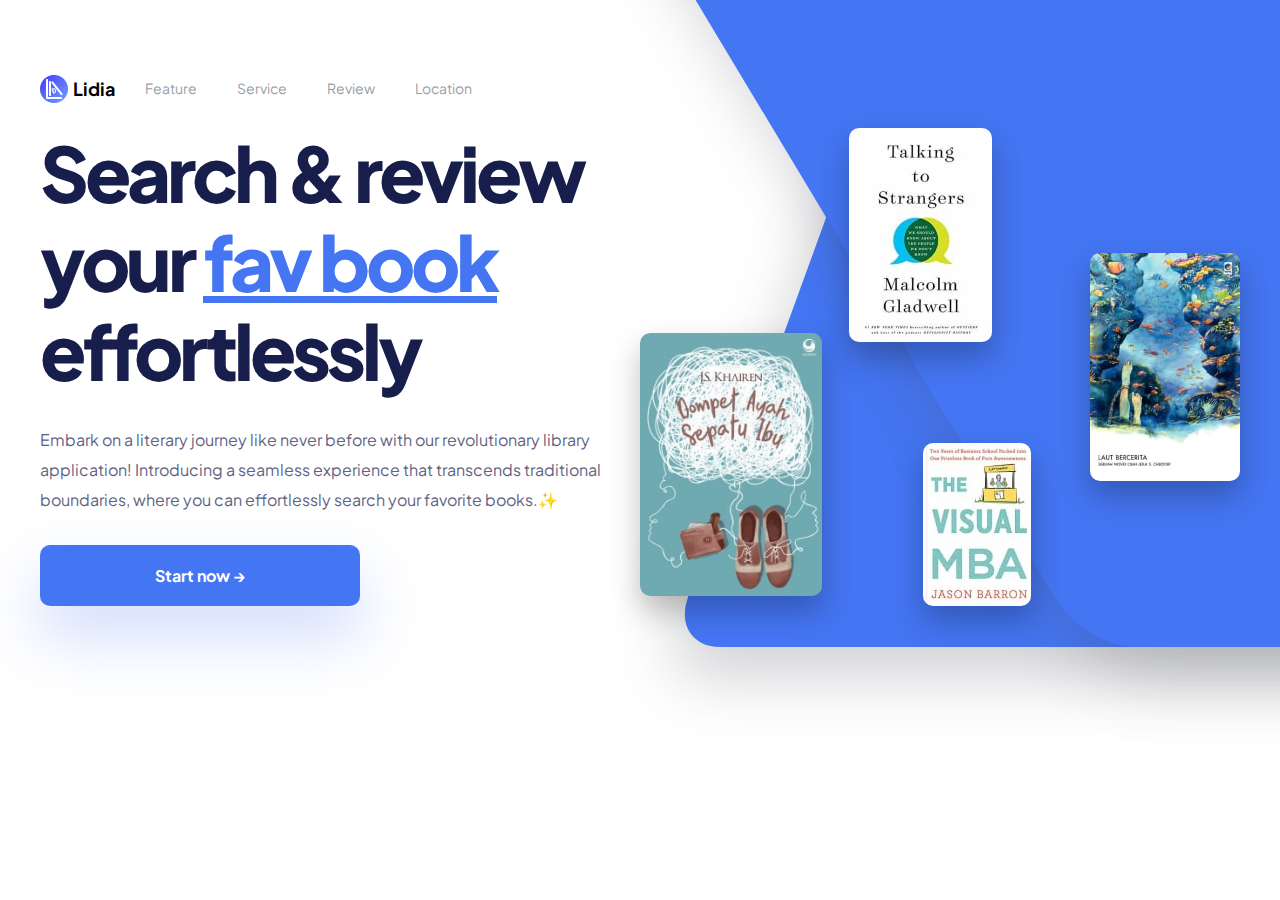
==== index.html @ 49aa94d0 "s" ====
<!DOCTYPE html>
<html lang="en">
<head>
    <meta charset="UTF-8">
    <meta name="viewport" content="width=device-width, initial-scale=1.0">
    <link rel="stylesheet" href="./css/style.css">
    <title>Lidia</title>
</head>
<body>
    <section class="wrapper">
        <header id="header" class="header">
            <div class="header__container">
                <a href="#header" class="header__logo"><img src="./img/Logo.png" alt="Logo">Lidia</a>
                <nav class="header__menu">
                    <ul class="header__list">
                        <li class="header__item">
                            <a href="" class="header__link">Feature</a>
                        </li>
                        <li class="header__item">
                            <a href="" class="header__link">Service</a>
                        </li>
                        <li class="header__item">
                            <a href="" class="header__link">Review</a>
                        </li>
                        <li class="header__item">
                            <a href="" class="header__link">Location</a>
                        </li>
                    </ul>
                </nav>
            </div>
        </header>
        <main class="page">
            <section class="pgge__hero hero">
                <div class="hero__container">
                    <div class="hero__content content-hero">
                        <h1 class="content__tittle">Search & review
                            your <a href="#">fav book</a> effortlessly</h1>
                        <div class="content__text">
                            <p>Embark on a literary journey like never before with our revolutionary 
                                library application! Introducing a seamless experience 
                                that transcends traditional boundaries, where  you 
                                can effortlessly search your favorite books.✨</p>
                        </div>
                        <a class="content-btn" href="#">Start now →</a>
                    </div>
                    <div class="hero__images">
                        <a href="" class="image-hero__item images-hero__item--01">
                            <img src="./img/dompet.jpg" alt="" class="images-hero__image">
                        </a>
                        <a href="" class="image-hero__item images-hero__item--02">
                            <img src="./img/talking.jpg" alt="" class="images-hero__image">
                        </a>
                        <a href="" class="image-hero__item images-hero__item--03">
                            <img src="./img/midnight.jpg" alt="" class="images-hero__image">
                        </a>
                        <a href="" class="image-hero__item images-hero__item--04">
                            <img src="./img//visual.jpg" alt="" class="images-hero__image">
                        </a>
                    </div>
                </div>
            </section>
        </main>
        <footer class="footer">
            
        </footer>
    </section>

</body>
</html>
---- css/style.css ----
@import url("reset.css");
@import url("https://fonts.googleapis.com/css?family=Plus+Jakarta+Sans:regular,500,700,800&display=swap");
body{
    font-family: "Plus Jakarta Sans";
    color: #5E6282;
}

.wrapper{
    min-height: 100%;
    display: flex;
    flex-direction: column;
    overflow: clip;
}
.wrapper > main{
    flex-grow: 1;
}
[class*="__container"]{
    max-width: 1230px;
    padding-left: 15px;
    padding-right: 15px;
    margin: 0 auto;
}
.header-block__label{
    text-transform: uppercase;
    color: #4475F2;
    font-weight: 800;
    letter-spacing: 2px;
    font-size: 18px;
    line-height: 128%; 

}
.header-block__tittke{
    color: #000;
    font-size: 48px;
    font-weight: 800;
    line-height: 134%;
}
/*---------------------------  HEADER  -------------------------------*/
.header {
    padding-top: 75px;
    z-index: 2;
}
.header__container {
    display: flex;
    align-items: center;
    gap: 30px;
}
.header__logo {
    display: flex;
    align-items: center;
    gap: 5px;
    color: #000;
    font-weight: 700;
    font-size: 18px;
    
}


.header__menu {
}
.header__list {
    display: flex;
    flex-wrap: wrap;
    align-items: center;
    gap: 40px;
}
.header__item {
}
.header__link {
    font-weight: 400;
    font-size: 14px;
    color: #9A9EA6;
    line-height: 128.571429%;
    transition: color 0.3s ease;
    
}
.header__link:hover,.header__link:focus,.header__link:active{
    color: #4737FF;
}
/*--------------------------------- Hero ---------------------------*/
.page {
}
.pgge__hero {
}
.hero {
    padding-top: 25px;
    padding-bottom: 40px;
    position: relative;
}


.hero__container {
    display: flex;
}


.hero__container::after,.hero__container::before{
    content: '';
    position: absolute;
    background-color: #4475F2;
    height: 150%;
    transform-origin: left bottom;
    box-shadow: 0 30px 60px 0 rgba(71,74,87,0.25);  
    width: 120vw;
    border-radius: 50px;
    bottom: 0;
}
.hero__container::before{
    left: calc(50% + 30px);
    transform: skew(-20deg);
}
.hero__container::after{
    transform: skew(31deg);
    left: calc(50% + 444px);

}
.hero__content {
    flex: 0 1 50%;
}
.content-hero {
    display: grid;
    align-content: start;
    gap: 30px;
    padding-right: 20px;
    z-index: 2;
}
.content__tittle {
    font-weight: 800;
    font-size: 76px;
    line-height: 89px;
    letter-spacing: -4px;
    color: #181E4B;
    
}
.content__tittle a{
    color: #4475F2;
    text-decoration: underline;
    position: relative;
}
.content__tittle a:hover{
    text-decoration:none;
    color: #4737FF;
    top: 3px;
}

.content__text p {
    font-size: 16px;
    font-weight: 400;
    color: #5E6282;
    line-height: 30px; /* 750%; 120/16 */
}
.content-btn {
    background-color: #4475F2;
    padding: 18px 54px;
    font-weight: 700;
    font-size: 16px;
    line-height: 25px;
    color: #ffffff;
    text-align: center;
    box-shadow: 0 30px 60px 0 rgba(68,117,242,.25);
    border-radius: 10px 10px 10px 10px;
    width: 100%;
    height: auto;
    margin: 0;
    display: block;
    max-width: 320px;   
    position: relative;
    top: 0;
    transition: all 0.3s;
}
.content-btn:hover{
    background-color: #4737FF;
    top: 3px;
    box-shadow: 0 30px 60px 0 rgba(68,117,242,0.5);
}

.hero__images {
    flex: 0 1 50%;
    position: relative;
    z-index: 2;
    display: grid;
    grid-template-columns: repeat(3,1fr);
    grid-template-rows: repeat(2,1fr);
    gap: 27px;
}
.images-hero__image {
    border-radius: 10px;
    box-shadow: 0 15px 30px 0 rgba(0,0,0,.25);

}
.images-hero__item--01 {
   grid-row: span 2;
   align-self: end;
   padding-bottom: 10px;
   position: relative;
   
}
.images-hero__item--02{
    position: relative;
}
.images-hero__item--03 {
    align-self: center;
    justify-self: end;
    grid-row: span 2;
    position: relative;
}
.images-hero__item--04 {
    align-self: end;
    justify-self: end; 
    position: relative;
};
.image-hero__item{
    transition: all 1s;
    position: relative;
}
.image-hero__item:hover{
    top: 10px;
    left: 10px;
}
@media screen and (max-width: 1440px) {

}
@media screen and (max-width: 1200px){
    .hero__container{
        flex-direction: column;
    }
    .hero__images{
        align-self: center;
    } 
    .content__tittle a{
        text-shadow: 0px 0px 5px  #ffffff;
    } 
 
}
@media screen and (max-width: 999px) {
    .header__container{
        flex-direction: column;
    }
    .hero__container{
        flex-direction: column;
    }
    .hero__images{
        align-self: center;
        margin-top: 20px;

    }
    .content__tittle{
        font-size: 56px;
    } 
    .content-btn{
        width: auto;
    }
    .header-link{
        font-size: 18px;
        text-shadow: 5px 5px 5px  #000;
    }
    
    @media screen and (max-width: 777px){
        .header__container{
            flex-wrap: wrap
        }
        .header__list{
            justify-content: center;
        }
        .content__tittle{
            font-size: 44px;
        } 
    }
};
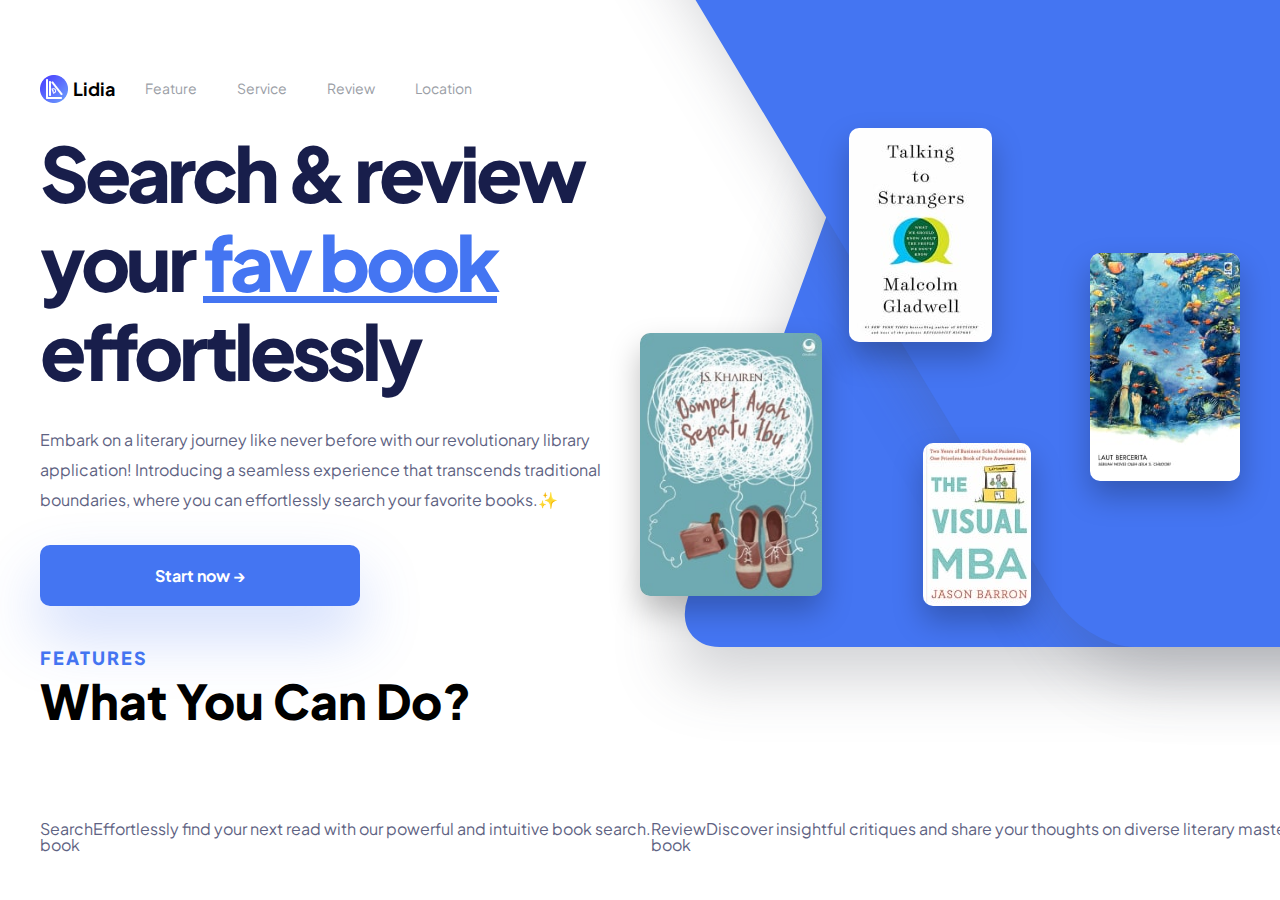
==== commit ae46b97a: "s" ====
--- a/index.html
+++ b/index.html
@@ -59,6 +59,41 @@
                     </div>
                 </div>
             </section>
+            <section class="page__features">
+                <div class="features__container">
+                    <h3 class="header-block__label">FEATURES</h3>
+                    <h2 class="header-block__tittle">What You Can Do?</h2>
+                    <ul class="features__list">
+                        <li class="features__item">                       
+                                <img width="34px" height="34px" src="./img/svg/search.svg" alt="" class="features__images">                   
+                        </li>
+                        <p class="features__tittle-text">Search book</p>
+                            <p class="features__text">Effortlessly find your next 
+                                read with our powerful and intuitive 
+                                book search.</p>
+                        <li class="features__item">
+                            
+                                <img width="34px" height="34px" src="./img/svg/reviev.svg" alt="" class="features__images">
+                            
+                            
+                        </li>
+                        <p class="features__tittle-text">Review book</p>
+                            <p class="features__text">Discover insightful critiques  and 
+                                share your thoughts on diverse 
+                                literary masterpieces effortlessly.</p>
+                        <li class="features__item">
+                           
+                                <img width="34px" height="34px" src="./img/svg/like.svg" alt="" class="features__images">
+                        
+                            
+                        </li>
+                        <p class="features__tittle-text">Wishlist book</p>
+                            <p class="features__text">Curate your literary 
+                                dreams–wishlist books  for future 
+                                adventures and discoveries.</p>
+                    </ul>
+                </div>
+            </section>
         </main>
         <footer class="footer">
             
--- a/css/style.css
+++ b/css/style.css
@@ -1,3 +1,4 @@
+
 @import url("reset.css");
 @import url("https://fonts.googleapis.com/css?family=Plus+Jakarta+Sans:regular,500,700,800&display=swap");
 body{
@@ -29,7 +30,7 @@
     line-height: 128%; 
 
 }
-.header-block__tittke{
+.header-block__tittle{
     color: #000;
     font-size: 48px;
     font-weight: 800;
@@ -254,10 +255,22 @@
         font-size: 18px;
         text-shadow: 5px 5px 5px  #000;
     }
+    .header__logo{
+        justify-content: center;
+        align-items: center;
+        font-weight: 700;
+        font-size: 36px;
+    }
     
     @media screen and (max-width: 777px){
         .header__container{
-            flex-wrap: wrap
+            flex-wrap: wrap; 
+        }
+        .header__logo{
+            justify-content: center;
+            align-items: center;
+            font-weight: 700;
+            font-size: 36px;
         }
         .header__list{
             justify-content: center;
@@ -266,4 +279,30 @@
             font-size: 44px;
         } 
     }
-};+};
+/*--------------------------- FEATURES ----------------------------------*/ 
+.page__features {
+}
+.features__container {
+   
+}
+.features__list {
+    display: flex;
+    justify-content: space-between;
+    align-items: baseline;
+    
+}
+.features__item {
+    background-color: #4475F2;
+    width: 102px;
+    height: 102px;
+    border-radius: 26px;
+}
+
+.features__images {
+}
+.features__tittle-text {
+}
+.features__text {
+    flex-shrink: 0;
+}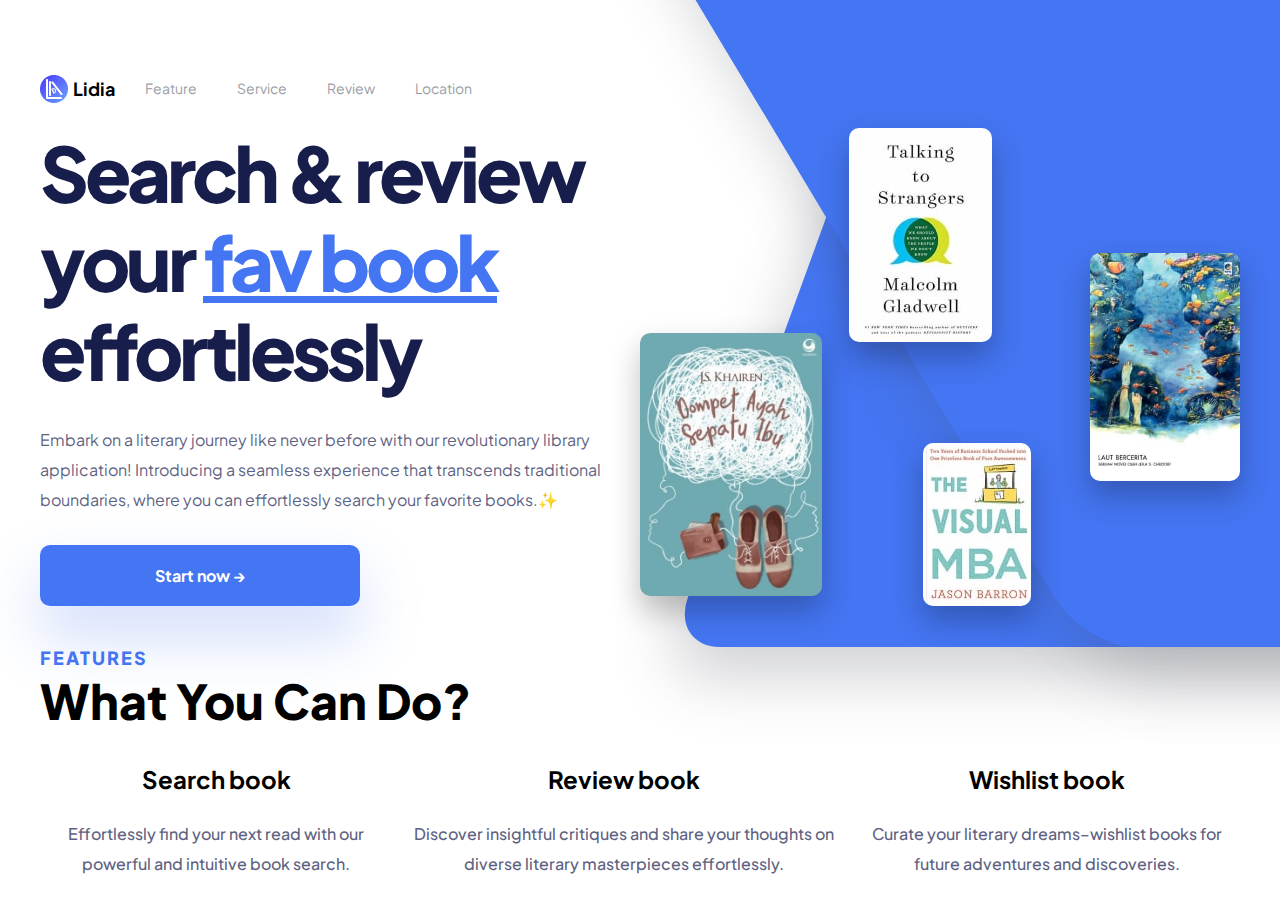
==== commit 5c60797f: "z" ====
--- a/index.html
+++ b/index.html
@@ -65,32 +65,32 @@
                     <h2 class="header-block__tittle">What You Can Do?</h2>
                     <ul class="features__list">
                         <li class="features__item">                       
-                                <img width="34px" height="34px" src="./img/svg/search.svg" alt="" class="features__images">                   
-                        </li>
-                        <p class="features__tittle-text">Search book</p>
-                            <p class="features__text">Effortlessly find your next 
-                                read with our powerful and intuitive 
-                                book search.</p>
+                                <img width="34px" height="34px" src="./img/svg/search.svg" alt="" class="features__images">                  
+                                <p class="features__tittle-text">Search book</p>
+                                <p class="features__text">Effortlessly find your next 
+                                    read with our powerful and intuitive 
+                                    book search.</p>
+                            </li>
+                        
                         <li class="features__item">
                             
                                 <img width="34px" height="34px" src="./img/svg/reviev.svg" alt="" class="features__images">
                             
-                            
+                                <p class="features__tittle-text">Review book</p>
+                                <p class="features__text">Discover insightful critiques  and 
+                                    share your thoughts on diverse 
+                                    literary masterpieces effortlessly.</p>
                         </li>
-                        <p class="features__tittle-text">Review book</p>
-                            <p class="features__text">Discover insightful critiques  and 
-                                share your thoughts on diverse 
-                                literary masterpieces effortlessly.</p>
+                       
                         <li class="features__item">
                            
-                                <img width="34px" height="34px" src="./img/svg/like.svg" alt="" class="features__images">
+                                <img width="34px" height="34px" src="./img/svg/like.svg" alt="" class="features__images">        
+                                <p class="features__tittle-text">Wishlist book</p>
+                                <p class="features__text">Curate your literary 
+                                    dreams–wishlist books  for future 
+                                    adventures and discoveries.</p>
+                        </li>
                         
-                            
-                        </li>
-                        <p class="features__tittle-text">Wishlist book</p>
-                            <p class="features__text">Curate your literary 
-                                dreams–wishlist books  for future 
-                                adventures and discoveries.</p>
                     </ul>
                 </div>
             </section>
--- a/css/style.css
+++ b/css/style.css
@@ -292,17 +292,35 @@
     align-items: baseline;
     
 }
-.features__item {
+
+.features__item{
+
+}
+.features__images::before{
+    content: "";
+    display: flex;
     background-color: #4475F2;
     width: 102px;
     height: 102px;
     border-radius: 26px;
-}
-
+    z-index: 0;
+}
 .features__images {
+    
 }
 .features__tittle-text {
+    font-weight: 700;
+    font-size: 24px;
+    letter-spacing: 2%;
+    color: #000;
+    margin-bottom: 28px;
+    text-align: center;
 }
 .features__text {
-    flex-shrink: 0;
+    font-weight: 500;
+    font-size: 16px;
+    line-height: 30px;
+    letter-spacing: 2%;
+    color: #5E6282;
+    text-align: center; 
 }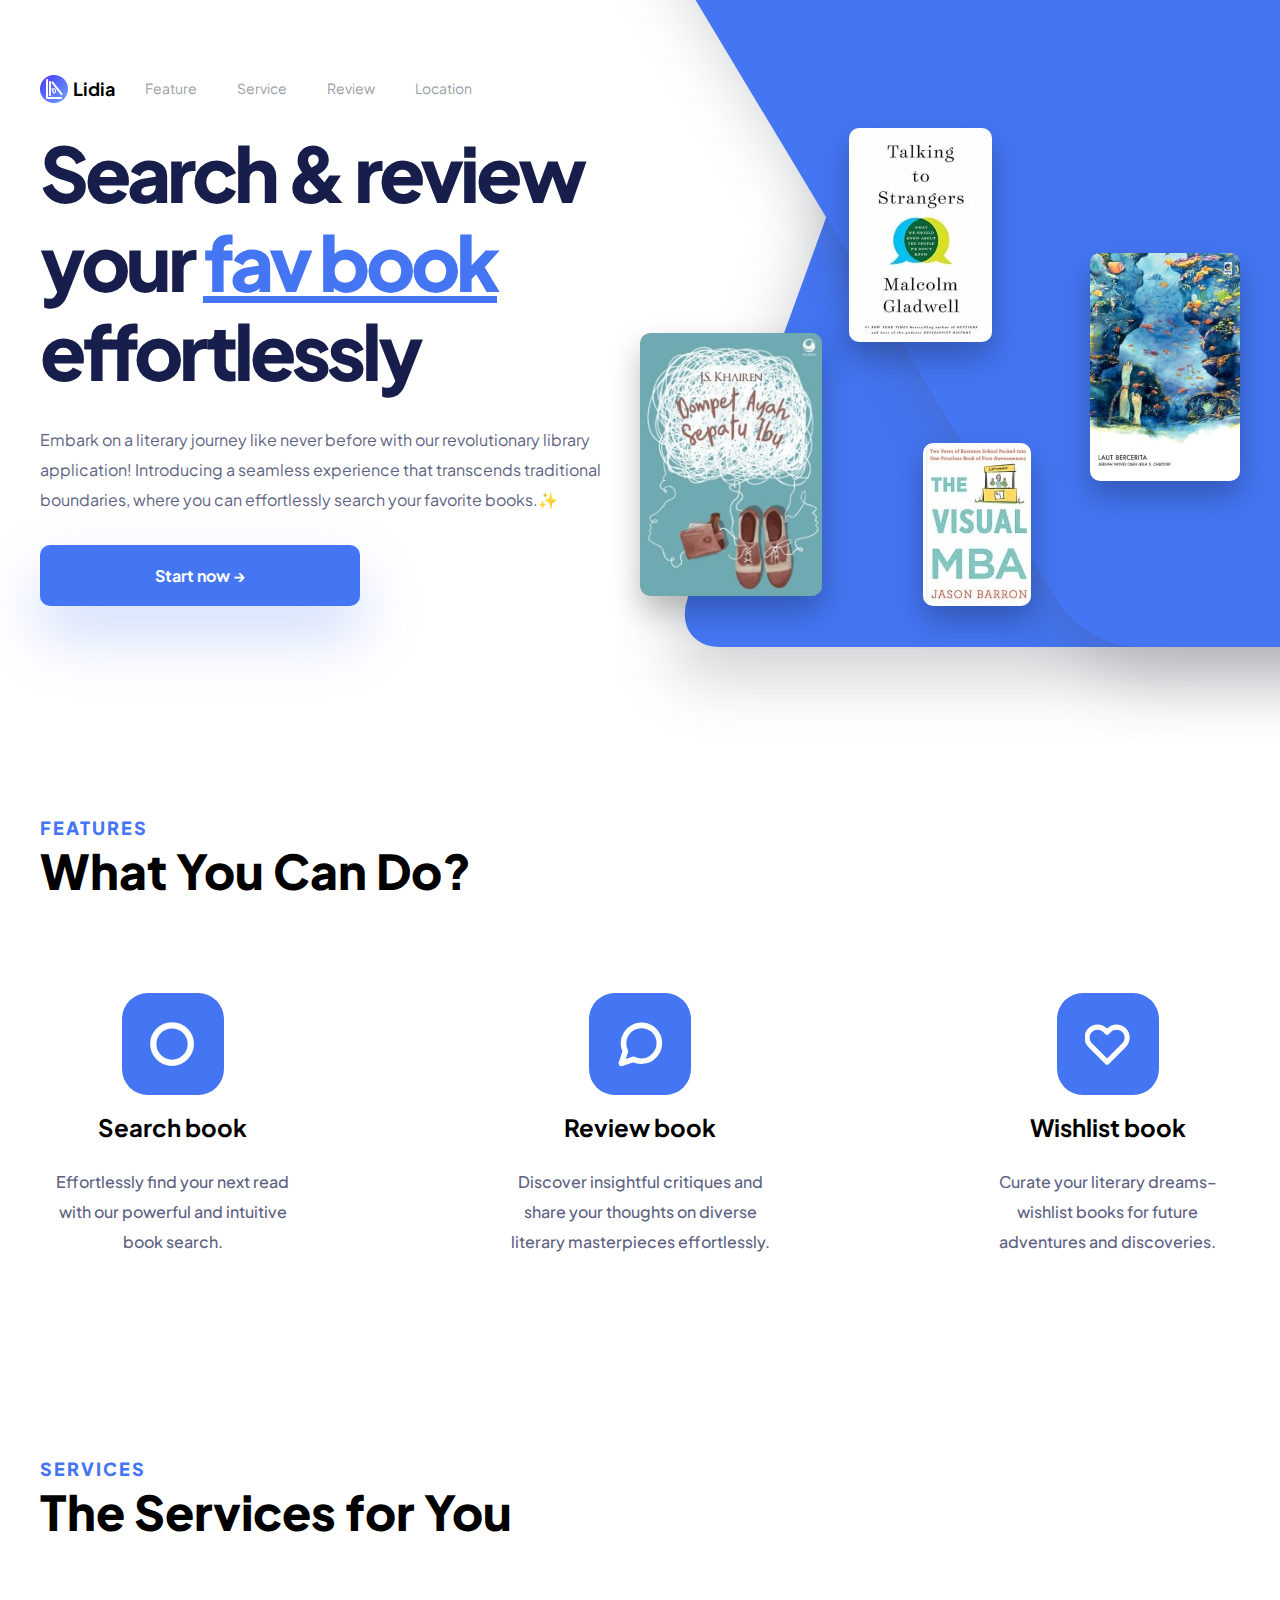
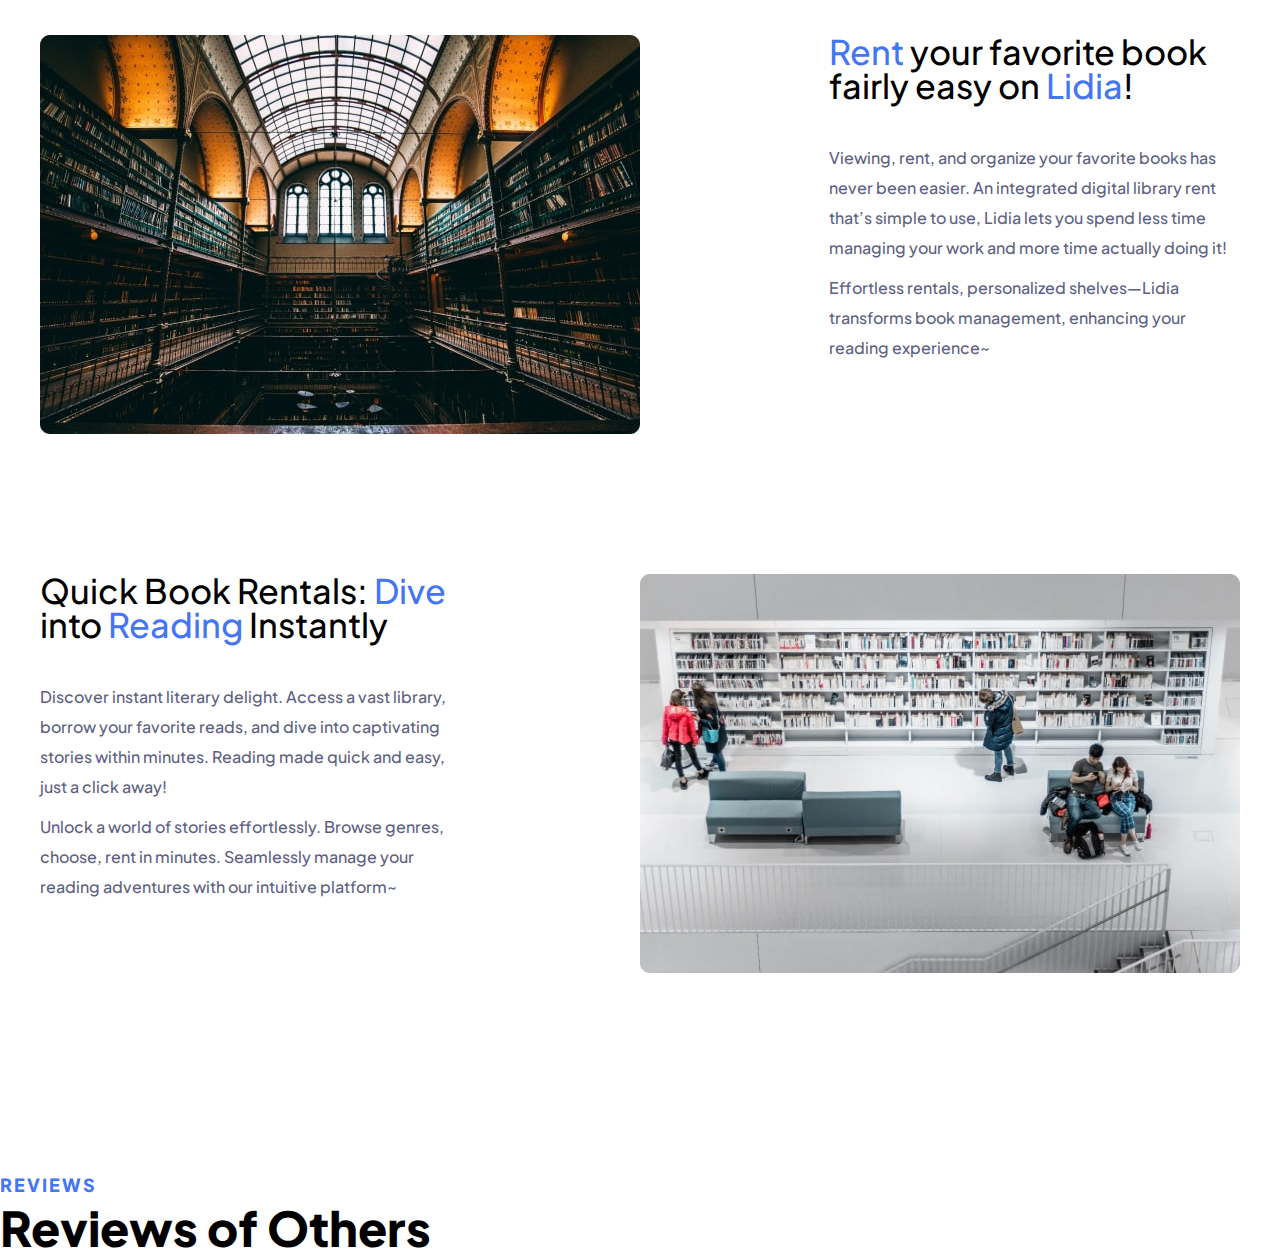
==== commit ca5f1f8f: "ю" ====
--- a/index.html
+++ b/index.html
@@ -45,16 +45,16 @@
                     </div>
                     <div class="hero__images">
                         <a href="" class="image-hero__item images-hero__item--01">
-                            <img src="./img/dompet.jpg" alt="" class="images-hero__image">
+                            <img src="./img/header/dompet.jpg" alt="" class="images-hero__image">
                         </a>
                         <a href="" class="image-hero__item images-hero__item--02">
-                            <img src="./img/talking.jpg" alt="" class="images-hero__image">
+                            <img src="./img/header/talking.jpg" alt="" class="images-hero__image">
                         </a>
                         <a href="" class="image-hero__item images-hero__item--03">
-                            <img src="./img/midnight.jpg" alt="" class="images-hero__image">
+                            <img src="./img/header/midnight.jpg" alt="" class="images-hero__image">
                         </a>
                         <a href="" class="image-hero__item images-hero__item--04">
-                            <img src="./img//visual.jpg" alt="" class="images-hero__image">
+                            <img src="./img/header/visual.jpg" alt="" class="images-hero__image">
                         </a>
                     </div>
                 </div>
@@ -63,34 +63,92 @@
                 <div class="features__container">
                     <h3 class="header-block__label">FEATURES</h3>
                     <h2 class="header-block__tittle">What You Can Do?</h2>
+                    
+                </div>
+                <div class="page__container">
                     <ul class="features__list">
-                        <li class="features__item">                       
-                                <img width="34px" height="34px" src="./img/svg/search.svg" alt="" class="features__images">                  
-                                <p class="features__tittle-text">Search book</p>
-                                <p class="features__text">Effortlessly find your next 
-                                    read with our powerful and intuitive 
-                                    book search.</p>
-                            </li>
-                        
                         <li class="features__item">
-                            
-                                <img width="34px" height="34px" src="./img/svg/reviev.svg" alt="" class="features__images">
-                            
-                                <p class="features__tittle-text">Review book</p>
-                                <p class="features__text">Discover insightful critiques  and 
-                                    share your thoughts on diverse 
-                                    literary masterpieces effortlessly.</p>
+                            <span class="features__images-span">
+                                <img  width="45px" height="45px" class="features__images" src="./img/svg/search.svg" alt="">
+                            </span>
+                            <h4 class="features__tittle-text ">Search book</h4>
+                            <p class="features__text">Effortlessly find your next 
+                                read with our powerful and intuitive 
+                                book search.</p>
                         </li>
-                       
                         <li class="features__item">
-                           
-                                <img width="34px" height="34px" src="./img/svg/like.svg" alt="" class="features__images">        
-                                <p class="features__tittle-text">Wishlist book</p>
-                                <p class="features__text">Curate your literary 
-                                    dreams–wishlist books  for future 
-                                    adventures and discoveries.</p>
+                            <span class="features__images-span">
+                                <img  width="45px" height="45px" class="features__images" src="./img/svg/reviev.svg" alt="">
+                            </span>
+                            <h4 class="features__tittle-text ">Review book</h4>
+                            <p class="features__text">Discover insightful critiques  and 
+                                share your thoughts on diverse 
+                                literary masterpieces effortlessly.</p>
                         </li>
-                        
+                        <li class="features__item">
+                            <span class="features__images-span">
+                                <img  width="45px" height="45px" class="features__images" src="./img/svg/like.svg" alt="">
+                            </span>
+                            <h4 class="features__tittle-text ">Wishlist book</h4>
+                            <p class="features__text">Curate your literary 
+                                dreams–wishlist books  for future 
+                                adventures and discoveries.</p>
+                        </li>
+                    </ul>
+                </div>
+            </section>
+            <section class="services">
+                <div class="features__container">
+                    <h3 class="header-block__label">SERVICES</h3>
+                    <h2 class="header-block__tittle">The Services for You</h2>
+                    
+                </div>
+                <div class="services__container">
+                    <div class="services-item">
+                        <div class="services-block-img">
+                            <img src="./img/services/talking.jpg" alt="">
+                        </div>
+                        <div class="services-content">
+                            <h4 class="services-tittle"><span>Rent</span> your favorite book 
+                                fairly easy on <span>Lidia</span>!</h4>
+                            <p class="services-text">Viewing, rent, and organize your favorite books has
+                                never been easier. An integrated digital library rent 
+                                that’s simple to use, Lidia lets you spend less time 
+                                managing your work and more time actually doing it!</p>
+                            <p class="services-text">Effortless rentals, personalized shelves—Lidia 
+                                transforms book management, enhancing your 
+                                reading experience~</p>    
+                        </div>
+                    </div>
+                    <div class="services-item">
+                        <div class="services-content">
+                            <h4 class="services-tittle">Quick Book Rentals: 
+                                <span>Dive</span> into <span>Reading</span> Instantly</h4>
+                            <p class="services-text">Discover instant literary delight. Access a vast library,
+                                borrow your favorite reads, and dive into captivating
+                                stories within minutes. Reading made quick and easy,
+                                just a click away!</p>
+                            <p class="services-text">Unlock a world of stories effortlessly. 
+                                Browse genres, choose, rent in minutes. 
+                                Seamlessly manage your reading adventures 
+                                with our intuitive platform~</p>
+                        </div>
+                        <div class="services-block-img">
+                            <img src="./img/services/Reading.jpg" alt="">
+                        </div>
+                    </div>
+                </div>
+            </section>
+            <section class="reviews">
+                <div class="features__container"></div>
+                    <h3 class="header-block__label">REVIEWS</h3>
+                    <h2 class="header-block__tittle">Reviews of Others</h2>                   
+                </div>
+                <div class="class">
+                    <ul>
+                        <li></li>
+                        <li></li>
+                        <li></li>
                     </ul>
                 </div>
             </section>
--- a/css/style.css
+++ b/css/style.css
@@ -87,6 +87,7 @@
     padding-top: 25px;
     padding-bottom: 40px;
     position: relative;
+    margin-bottom: 170px;
 }
 
 
@@ -281,33 +282,32 @@
     }
 };
 /*--------------------------- FEATURES ----------------------------------*/ 
-.page__features {
-}
-.features__container {
-   
+
+.page__container{
+    
 }
 .features__list {
     display: flex;
     justify-content: space-between;
-    align-items: baseline;
-    
-}
-
+    align-items: center;
+    margin-top: 90px;
+}
 .features__item{
-
-}
-.features__images::before{
-    content: "";
-    display: flex;
+    display: flex;
+    flex-direction: column;
+    align-items: center;
+}
+.features__images-span {
     background-color: #4475F2;
     width: 102px;
     height: 102px;
     border-radius: 26px;
-    z-index: 0;
-}
-.features__images {
-    
-}
+    display: flex;
+    align-items: center;
+    justify-content: center;
+    margin-bottom: 20px;
+}
+
 .features__tittle-text {
     font-weight: 700;
     font-size: 24px;
@@ -315,6 +315,7 @@
     color: #000;
     margin-bottom: 28px;
     text-align: center;
+    margin-bottom: 28px;
 }
 .features__text {
     font-weight: 500;
@@ -323,4 +324,83 @@
     letter-spacing: 2%;
     color: #5E6282;
     text-align: center; 
+    width: 265px;
+    height: 90px;
+}
+@media screen and (max-width: 1200px){
+
+}
+@media screen and (max-width: 999px){
+    
+}
+@media screen and (max-width: 777px){
+.features__list{
+    flex-wrap: wrap;
+    flex-direction: column;
+    align-items: center;
+    row-gap: 20px;
+}
+
+}
+/*------------------------------ services ------------------------------- */
+.services {
+    margin-top: 200px;
+    margin-bottom: 200px;
+
+}
+.services__container {
+    margin-top: 90px;
+}
+.services-item {
+    display: flex;
+    justify-content: space-between;
+    flex-wrap: wrap;
+    margin-bottom: 140px;
+}
+.services-block-img {
+    
+}
+.services-content {
+    width: 411px;
+    height: 345px;
+    
+}
+.services-tittle {
+    font-weight: 500;
+    font-size: 34px;
+    color: #000;
+    letter-spacing: 2%;
+    margin-bottom: 40px;
+}
+.services-tittle span{
+    color: #4475F2;
+}
+.services-text {
+    font-weight: 500;
+    font-size: 16px;
+    color: #5E6282;
+    line-height: 30px;
+    margin-bottom: 10px;
+    
+}
+
+.services-item:last-child {
+    margin-bottom: 0;
+}
+@media screen and (max-width: 999px){
+    .services-item{
+        align-items: center;
+        justify-content: center;
+        margin-bottom: 140px;
+    }
+    .services-tittle{
+        margin-bottom: 20px;
+    }
+    .services-block-img {
+        margin-bottom: 40px;
+    }
+    .services-block-img:last-child{
+        margin-bottom: 0px;
+    }
+
 }